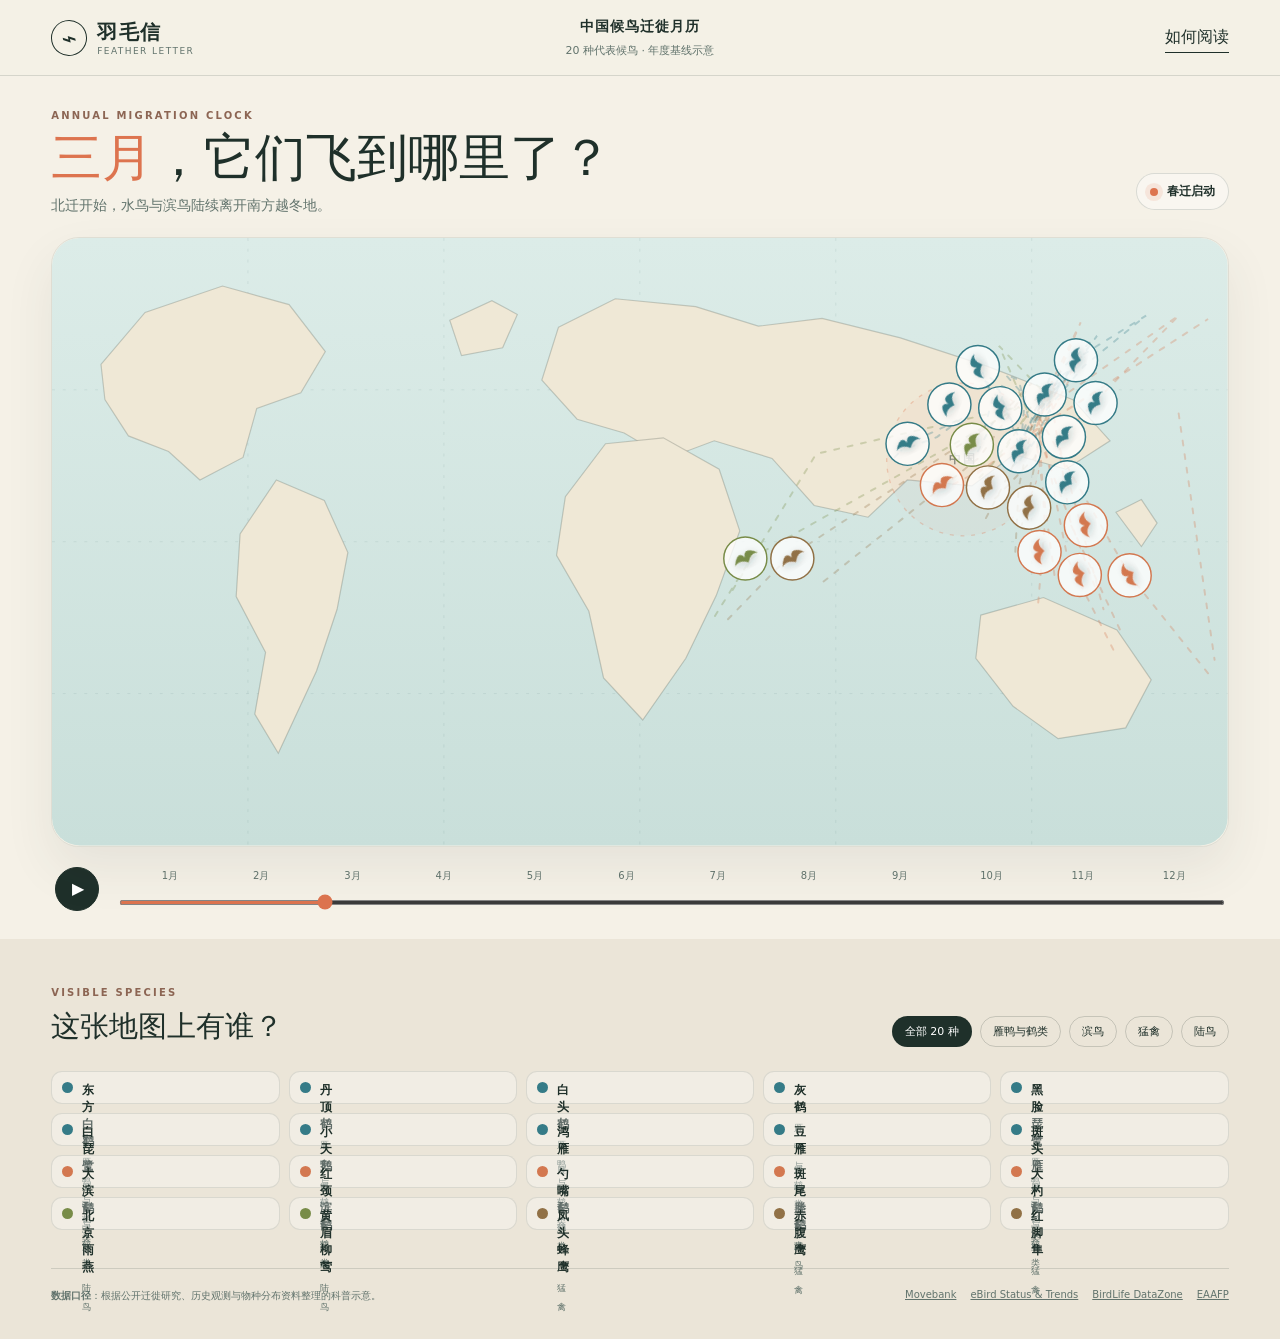
==== index.html @ e0b0c61d "Launch migratory bird map" ====
<!doctype html>
<html lang="zh-CN">
<head>
  <meta charset="UTF-8" />
  <meta name="viewport" content="width=device-width, initial-scale=1" />
  <meta name="description" content="羽毛信：用年度迁徙基线理解中国候鸟每个月大概飞到哪里。" />
  <title>羽毛信 · 候鸟迁徙月历</title>
  <link rel="stylesheet" href="styles.css" />
</head>
<body>
  <main class="app-shell">
    <header class="topbar">
      <a class="brand" href="#" aria-label="羽毛信首页">
        <span class="brand-mark" aria-hidden="true">⌁</span>
        <span><strong>羽毛信</strong><small>Feather Letter</small></span>
      </a>
      <div class="topbar-copy">
        <p>中国候鸟迁徙月历</p>
        <span>20 种代表候鸟 · 年度基线示意</span>
      </div>
      <button id="aboutBtn" class="text-button" type="button">如何阅读</button>
    </header>

    <section class="map-stage" aria-label="候鸟迁徙世界地图">
      <div class="map-heading">
        <div>
          <p class="eyebrow">ANNUAL MIGRATION CLOCK</p>
          <h1><span id="monthTitle">三月</span>，它们飞到哪里了？</h1>
          <p id="monthSummary" class="month-summary">北迁开始，水鸟与滨鸟陆续离开南方越冬地。</p>
        </div>
        <div class="season-badge"><span id="seasonDot"></span><b id="seasonLabel">春迁启动</b></div>
      </div>

      <div class="map-wrap">
        <svg id="worldMap" viewBox="0 0 1200 620" role="img" aria-label="世界地图及候鸟迁徙位置">
          <defs>
            <linearGradient id="seaGradient" x1="0" y1="0" x2="0" y2="1">
              <stop offset="0" stop-color="#dcece8" />
              <stop offset="1" stop-color="#c9dfda" />
            </linearGradient>
            <filter id="markerShadow" x="-50%" y="-50%" width="200%" height="200%">
              <feDropShadow dx="0" dy="3" stdDeviation="4" flood-color="#23352f" flood-opacity=".22" />
            </filter>
            <path id="birdShape" d="M-13 2 C-7-8-1-8 0-1 C2-8 8-8 14 1 C8-2 5 1 1 5 C-3 1-7-1-13 2Z" />
          </defs>
          <rect width="1200" height="620" rx="28" fill="url(#seaGradient)" />
          <g class="grid-lines" aria-hidden="true">
            <path d="M0 155H1200M0 310H1200M0 465H1200" />
            <path d="M200 0V620M400 0V620M600 0V620M800 0V620M1000 0V620" />
          </g>
          <g class="continents" aria-hidden="true">
            <path d="M50 129L95 76 174 49 242 68 279 116 254 158 209 174 195 224 151 247 119 218 78 202 54 165Z" />
            <path d="M229 247L278 268 302 321 291 379 270 442 231 526 207 486 218 423 188 366 192 302Z" />
            <path d="M517 91L575 62 657 70 721 90 786 82 866 102 955 131 1042 165 1080 207 1035 236 982 221 939 253 873 247 833 285 778 273 735 225 676 207 628 225 584 199 536 185 500 145Z" />
            <path d="M565 210L624 204 681 236 702 299 678 365 647 429 603 492 563 449 548 381 515 324 524 264Z" />
            <path d="M948 385L1012 367 1087 400 1122 451 1096 500 1027 511 981 478 943 429Z" />
            <path d="M406 84L449 64 475 78 460 112 418 120Z" />
            <path d="M1086 280L1112 267 1128 291 1112 315Z" />
          </g>
          <g class="china-focus" aria-hidden="true">
            <circle cx="930" cy="226" r="78" />
            <text x="930" y="230">中国</text>
          </g>
          <g id="routeLayer"></g>
          <g id="birdLayer"></g>
        </svg>

        <aside id="speciesCard" class="species-card" aria-live="polite">
          <button id="closeCard" class="card-close" aria-label="关闭物种详情">×</button>
          <div class="species-title-row">
            <span id="speciesIcon" class="species-icon"></span>
            <div><p id="speciesGroup"></p><h2 id="speciesName"></h2><em id="speciesLatin"></em></div>
          </div>
          <div class="current-location">
            <span>本月大致位置</span>
            <strong id="speciesLocation"></strong>
            <p id="speciesState"></p>
          </div>
          <dl class="species-facts">
            <div><dt>迁徙方向</dt><dd id="speciesDirection"></dd></div>
            <div><dt>主要通道</dt><dd id="speciesFlyway"></dd></div>
            <div><dt>保护等级</dt><dd id="speciesStatus"></dd></div>
          </dl>
          <p class="card-note">图上位置为多年资料概括后的月份基线，不代表任何个体的实时定位。</p>
        </aside>
      </div>

      <div class="controls-panel">
        <button id="playBtn" class="play-button" type="button" aria-label="播放年度迁徙动画"><span>▶</span></button>
        <div class="timeline">
          <div class="month-labels" aria-hidden="true">
            <span>1月</span><span>2月</span><span>3月</span><span>4月</span><span>5月</span><span>6月</span>
            <span>7月</span><span>8月</span><span>9月</span><span>10月</span><span>11月</span><span>12月</span>
          </div>
          <input id="monthSlider" type="range" min="1" max="12" step="1" value="3" aria-label="选择月份" />
        </div>
      </div>
    </section>

    <section class="lower-panel">
      <div class="filter-block">
        <div><p class="eyebrow">VISIBLE SPECIES</p><h2>这张地图上有谁？</h2></div>
        <div id="groupFilters" class="filter-chips"></div>
      </div>
      <div id="speciesList" class="species-list"></div>
      <footer>
        <p><b>数据口径</b>：根据公开迁徙研究、历史观测与物种分布资料整理的科普示意。</p>
        <div>
          <a href="https://www.movebank.org/" target="_blank" rel="noreferrer">Movebank</a>
          <a href="https://science.ebird.org/en/status-and-trends" target="_blank" rel="noreferrer">eBird Status & Trends</a>
          <a href="https://datazone.birdlife.org/" target="_blank" rel="noreferrer">BirdLife DataZone</a>
          <a href="https://www.eaaflyway.net/" target="_blank" rel="noreferrer">EAAFP</a>
        </div>
      </footer>
    </section>
  </main>

  <dialog id="aboutDialog">
    <button id="closeAbout" class="dialog-close" aria-label="关闭">×</button>
    <p class="eyebrow">HOW TO READ</p>
    <h2>这是一只“年度迁徙时钟”</h2>
    <p>拖动月份，查看20种代表候鸟在一年中大致所在的区域。鸟头方向表示下一阶段的移动方向；虚线是物种典型迁徙路径。</p>
    <ul>
      <li>不是实时卫星定位，也不代表所有个体走同一条路。</li>
      <li>同一种鸟可能存在不同种群、不同迁徙策略。</li>
      <li>珍稀物种只展示大区域，不公开敏感栖息点。</li>
    </ul>
  </dialog>

  <script src="data.js"></script>
  <script src="app.js"></script>
</body>
</html>
---- styles.css ----
:root {
  --ink: #1f302a;
  --muted: #61736c;
  --paper: #f5f1e7;
  --sea: #d6e7e2;
  --land: #efe8d6;
  --accent: #dd744f;
  --line: rgba(37, 59, 51, .15);
  --waterbird: #357b87;
  --shorebird: #d37850;
  --raptor: #917146;
  --songbird: #788c48;
}

* { box-sizing: border-box; }
html { scroll-behavior: smooth; }
body {
  margin: 0;
  color: var(--ink);
  background: var(--paper);
  font-family: Inter, "PingFang SC", "Microsoft YaHei", system-ui, sans-serif;
}
button, input { font: inherit; }
button { color: inherit; }
.app-shell { min-height: 100vh; }

.topbar {
  height: 76px;
  padding: 0 clamp(20px, 4vw, 64px);
  display: grid;
  grid-template-columns: 1fr auto 1fr;
  align-items: center;
  border-bottom: 1px solid var(--line);
  background: rgba(245, 241, 231, .92);
}
.brand { display: flex; align-items: center; gap: 10px; color: inherit; text-decoration: none; width: max-content; }
.brand-mark { width: 36px; height: 36px; display: grid; place-items: center; border: 1px solid var(--ink); border-radius: 50%; font-size: 25px; transform: rotate(-12deg); }
.brand strong, .brand small { display: block; }
.brand strong { font-family: "STKaiti", "KaiTi", serif; font-size: 20px; letter-spacing: .08em; }
.brand small { color: var(--muted); font-size: 9px; letter-spacing: .16em; text-transform: uppercase; }
.topbar-copy { text-align: center; }
.topbar-copy p { margin: 0 0 3px; font-size: 14px; font-weight: 650; letter-spacing: .08em; }
.topbar-copy span { color: var(--muted); font-size: 11px; }
.text-button { justify-self: end; border: 0; border-bottom: 1px solid var(--ink); padding: 4px 0; background: none; cursor: pointer; }

.map-stage { padding: 34px clamp(18px, 4vw, 64px) 0; }
.map-heading { display: flex; align-items: end; justify-content: space-between; margin-bottom: 22px; gap: 30px; }
.eyebrow { margin: 0 0 9px; color: #8c6553; font-size: 10px; font-weight: 700; letter-spacing: .22em; }
.map-heading h1 { margin: 0; font-family: "STKaiti", "KaiTi", serif; font-weight: 500; font-size: clamp(30px, 4vw, 52px); line-height: 1.1; }
.map-heading h1 span { color: var(--accent); }
.month-summary { margin: 11px 0 0; color: var(--muted); font-size: 14px; }
.season-badge { flex: none; display: flex; gap: 9px; align-items: center; margin-bottom: 5px; padding: 9px 13px; border: 1px solid var(--line); border-radius: 999px; background: rgba(255,255,255,.4); font-size: 12px; }
.season-badge span { width: 8px; height: 8px; border-radius: 50%; background: var(--accent); box-shadow: 0 0 0 5px rgba(221,116,79,.13); }

.map-wrap { position: relative; max-width: 1500px; margin: 0 auto; }
#worldMap { display: block; width: 100%; height: auto; overflow: hidden; border: 1px solid rgba(31,48,42,.1); border-radius: 28px; box-shadow: 0 22px 50px rgba(52,70,62,.08); }
.grid-lines path { fill: none; stroke: rgba(38, 88, 78, .09); stroke-width: 1; stroke-dasharray: 3 8; }
.continents path { fill: var(--land); stroke: rgba(69,82,73,.25); stroke-width: 1.2; }
.china-focus circle { fill: rgba(221,116,79,.04); stroke: rgba(221,116,79,.3); stroke-width: 1.4; stroke-dasharray: 4 7; }
.china-focus text { fill: rgba(31,48,42,.5); font-size: 12px; font-weight: 700; text-anchor: middle; letter-spacing: .16em; }
.route { fill: none; stroke-width: 2; stroke-linecap: round; stroke-dasharray: 5 9; opacity: .3; }
.route.active { stroke-width: 3; opacity: .8; }
.bird-marker { cursor: pointer; transition: opacity .25s ease; outline: none; }
.bird-marker .halo { fill: rgba(255,255,255,.78); stroke-width: 1.5; }
.bird-marker use { filter: url(#markerShadow); }
.bird-marker text { opacity: 0; font-size: 10px; font-weight: 700; text-anchor: middle; paint-order: stroke; stroke: rgba(245,241,231,.9); stroke-width: 4px; stroke-linejoin: round; transition: opacity .16s ease; }
.bird-marker:hover .halo, .bird-marker:focus .halo, .bird-marker.active .halo { stroke-width: 3; fill: white; }
.bird-marker:hover text, .bird-marker:focus text, .bird-marker.active text { opacity: 1; }

.species-card {
  position: absolute;
  top: 22px;
  right: 22px;
  width: min(325px, calc(100% - 44px));
  padding: 22px;
  border: 1px solid rgba(31,48,42,.14);
  border-radius: 19px;
  background: rgba(250,248,241,.95);
  box-shadow: 0 18px 46px rgba(33,54,47,.18);
  backdrop-filter: blur(12px);
  transform: translateY(6px);
  opacity: 0;
  visibility: hidden;
  transition: .22s ease;
}
.species-card.open { transform: none; opacity: 1; visibility: visible; }
.card-close, .dialog-close { position: absolute; top: 12px; right: 14px; border: 0; background: transparent; font-size: 24px; cursor: pointer; }
.species-title-row { display: flex; align-items: center; gap: 14px; padding-right: 22px; }
.species-icon { width: 48px; height: 48px; border-radius: 50%; display: grid; place-items: center; color: white; font-size: 21px; }
.species-title-row p { margin: 0 0 3px; color: var(--muted); font-size: 10px; letter-spacing: .12em; }
.species-title-row h2 { margin: 0; font-family: "STKaiti", "KaiTi", serif; font-size: 25px; font-weight: 600; }
.species-title-row em { display: block; margin-top: 2px; color: var(--muted); font-family: Georgia, serif; font-size: 11px; }
.current-location { margin-top: 19px; padding: 15px; border-radius: 13px; background: #edf1e9; }
.current-location span { color: var(--muted); font-size: 11px; }
.current-location strong { display: block; margin-top: 5px; font-size: 17px; }
.current-location p { margin: 5px 0 0; color: var(--muted); font-size: 12px; line-height: 1.55; }
.species-facts { margin: 17px 0 0; }
.species-facts div { display: grid; grid-template-columns: 76px 1fr; gap: 8px; padding: 8px 0; border-bottom: 1px solid var(--line); font-size: 12px; }
.species-facts dt { color: var(--muted); }
.species-facts dd { margin: 0; }
.card-note { margin: 14px 0 0; color: #8b6552; font-size: 10px; line-height: 1.5; }

.controls-panel { display: grid; grid-template-columns: 46px 1fr; gap: 18px; align-items: center; padding: 20px 4px 28px; }
.play-button { width: 44px; height: 44px; border: 1px solid var(--ink); border-radius: 50%; background: var(--ink); color: white; cursor: pointer; }
.play-button span { display: block; transform: translateX(1px); }
.timeline { min-width: 0; }
.month-labels { display: grid; grid-template-columns: repeat(12, 1fr); margin: 0 5px 7px; color: var(--muted); font-size: 10px; text-align: center; }
#monthSlider { width: 100%; height: 5px; margin: 0; accent-color: var(--accent); cursor: pointer; }

.lower-panel { padding: 48px clamp(18px, 4vw, 64px) 36px; background: #ebe5d8; }
.filter-block { display: flex; align-items: end; justify-content: space-between; gap: 24px; max-width: 1500px; margin: 0 auto 24px; }
.filter-block h2 { margin: 0; font-family: "STKaiti", "KaiTi", serif; font-size: 29px; font-weight: 500; }
.filter-chips { display: flex; flex-wrap: wrap; gap: 8px; justify-content: flex-end; }
.filter-chip { border: 1px solid rgba(31,48,42,.18); border-radius: 999px; padding: 7px 12px; background: transparent; font-size: 11px; cursor: pointer; }
.filter-chip.active { background: var(--ink); color: white; }
.species-list { display: grid; grid-template-columns: repeat(5, 1fr); gap: 9px; max-width: 1500px; margin: 0 auto; }
.species-row { display: flex; align-items: center; gap: 9px; border: 1px solid rgba(31,48,42,.11); border-radius: 11px; padding: 10px; background: rgba(255,255,255,.3); cursor: pointer; text-align: left; }
.species-row:hover { background: rgba(255,255,255,.65); }
.species-row span { width: 11px; height: 11px; border-radius: 50%; flex: none; }
.species-row b { display: block; font-size: 12px; }
.species-row small { color: var(--muted); font-size: 9px; }
footer { display: flex; justify-content: space-between; gap: 24px; max-width: 1500px; margin: 38px auto 0; padding-top: 20px; border-top: 1px solid var(--line); color: var(--muted); font-size: 10px; }
footer p { margin: 0; }
footer div { display: flex; gap: 14px; flex-wrap: wrap; }
footer a { color: inherit; }

dialog { width: min(520px, calc(100% - 32px)); padding: 30px; border: 0; border-radius: 20px; color: var(--ink); background: #faf8f1; box-shadow: 0 30px 90px rgba(20,36,31,.28); }
dialog::backdrop { background: rgba(26,42,37,.45); backdrop-filter: blur(3px); }
dialog h2 { margin: 0 0 13px; font-family: "STKaiti", "KaiTi", serif; font-size: 29px; font-weight: 500; }
dialog p, dialog li { color: var(--muted); font-size: 13px; line-height: 1.7; }
dialog ul { padding-left: 20px; }

@media (max-width: 1000px) {
  .species-list { grid-template-columns: repeat(4, 1fr); }
  .species-card { top: 12px; right: 12px; }
}
@media (max-width: 720px) {
  .topbar { height: 64px; grid-template-columns: 1fr auto; }
  .topbar-copy { display: none; }
  .brand-mark { width: 31px; height: 31px; }
  .map-stage { padding-top: 25px; }
  .map-heading { align-items: start; }
  .map-heading h1 { font-size: 31px; }
  .month-summary { max-width: 250px; font-size: 12px; }
  .season-badge { padding: 7px 10px; }
  .map-wrap { margin-inline: -18px; }
  #worldMap { width: 960px; max-width: none; height: 500px; transform: translateX(calc((100vw - 960px) * .78)); border-radius: 0; }
  .map-wrap { height: 500px; overflow: hidden; }
  .species-card { position: fixed; top: auto; left: 12px; right: 12px; bottom: 12px; width: auto; z-index: 10; }
  .controls-panel { padding-top: 16px; }
  .month-labels span:nth-child(even) { visibility: hidden; }
  .filter-block { display: block; }
  .filter-chips { justify-content: flex-start; margin-top: 18px; }
  .species-list { grid-template-columns: repeat(2, 1fr); }
  footer { display: block; }
  footer div { margin-top: 14px; }
}
@media (max-width: 390px) {
  .species-list { grid-template-columns: 1fr 1fr; }
  .species-row { padding: 8px; }
}
@media (prefers-reduced-motion: reduce) { *, *::before, *::after { transition: none !important; scroll-behavior: auto !important; } }
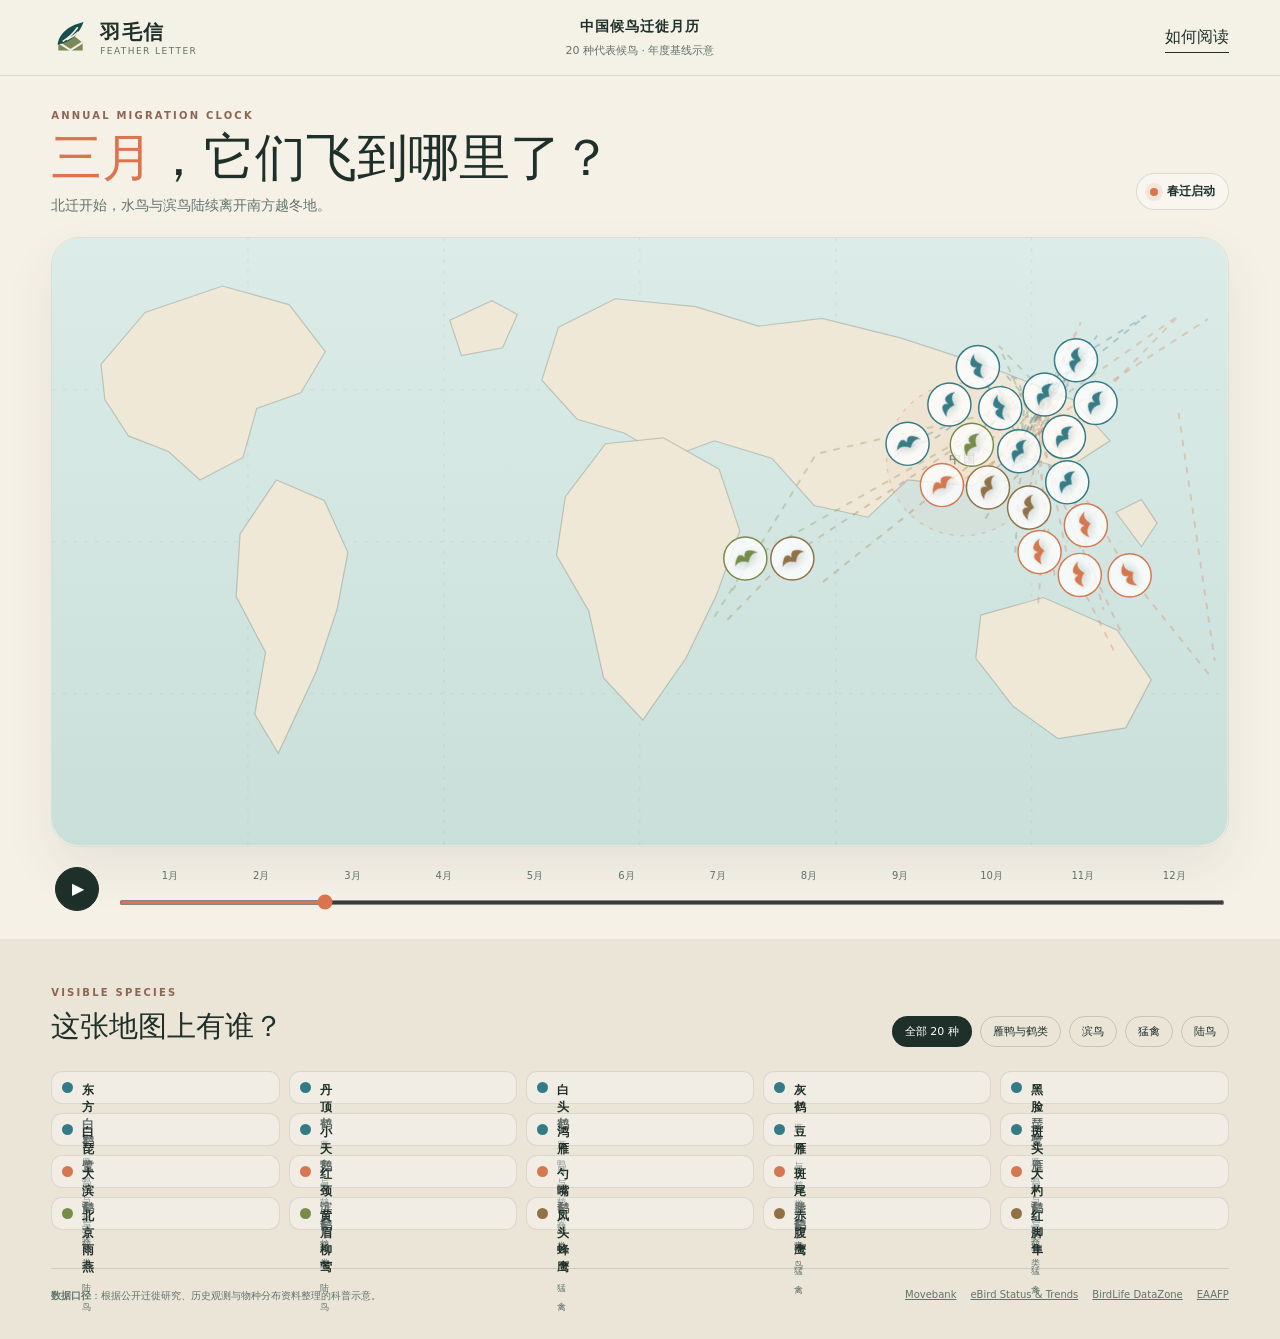
==== commit 8e6da09e: "Add feather envelope brand mark" ====
--- a/index.html
+++ b/index.html
@@ -5,13 +5,14 @@
   <meta name="viewport" content="width=device-width, initial-scale=1" />
   <meta name="description" content="羽毛信：用年度迁徙基线理解中国候鸟每个月大概飞到哪里。" />
   <title>羽毛信 · 候鸟迁徙月历</title>
+  <link rel="icon" href="assets/brand/feather-letter-mark.svg" type="image/svg+xml" />
   <link rel="stylesheet" href="styles.css" />
 </head>
 <body>
   <main class="app-shell">
     <header class="topbar">
       <a class="brand" href="#" aria-label="羽毛信首页">
-        <span class="brand-mark" aria-hidden="true">⌁</span>
+        <img class="brand-logo" src="assets/brand/feather-letter-mark.svg" alt="" aria-hidden="true" />
         <span><strong>羽毛信</strong><small>Feather Letter</small></span>
       </a>
       <div class="topbar-copy">
--- a/styles.css
+++ b/styles.css
@@ -34,7 +34,7 @@
   background: rgba(245, 241, 231, .92);
 }
 .brand { display: flex; align-items: center; gap: 10px; color: inherit; text-decoration: none; width: max-content; }
-.brand-mark { width: 36px; height: 36px; display: grid; place-items: center; border: 1px solid var(--ink); border-radius: 50%; font-size: 25px; transform: rotate(-12deg); }
+.brand-logo { width: 39px; height: 39px; display: block; flex: none; }
 .brand strong, .brand small { display: block; }
 .brand strong { font-family: "STKaiti", "KaiTi", serif; font-size: 20px; letter-spacing: .08em; }
 .brand small { color: var(--muted); font-size: 9px; letter-spacing: .16em; text-transform: uppercase; }
@@ -137,7 +137,7 @@
 @media (max-width: 720px) {
   .topbar { height: 64px; grid-template-columns: 1fr auto; }
   .topbar-copy { display: none; }
-  .brand-mark { width: 31px; height: 31px; }
+  .brand-logo { width: 34px; height: 34px; }
   .map-stage { padding-top: 25px; }
   .map-heading { align-items: start; }
   .map-heading h1 { font-size: 31px; }
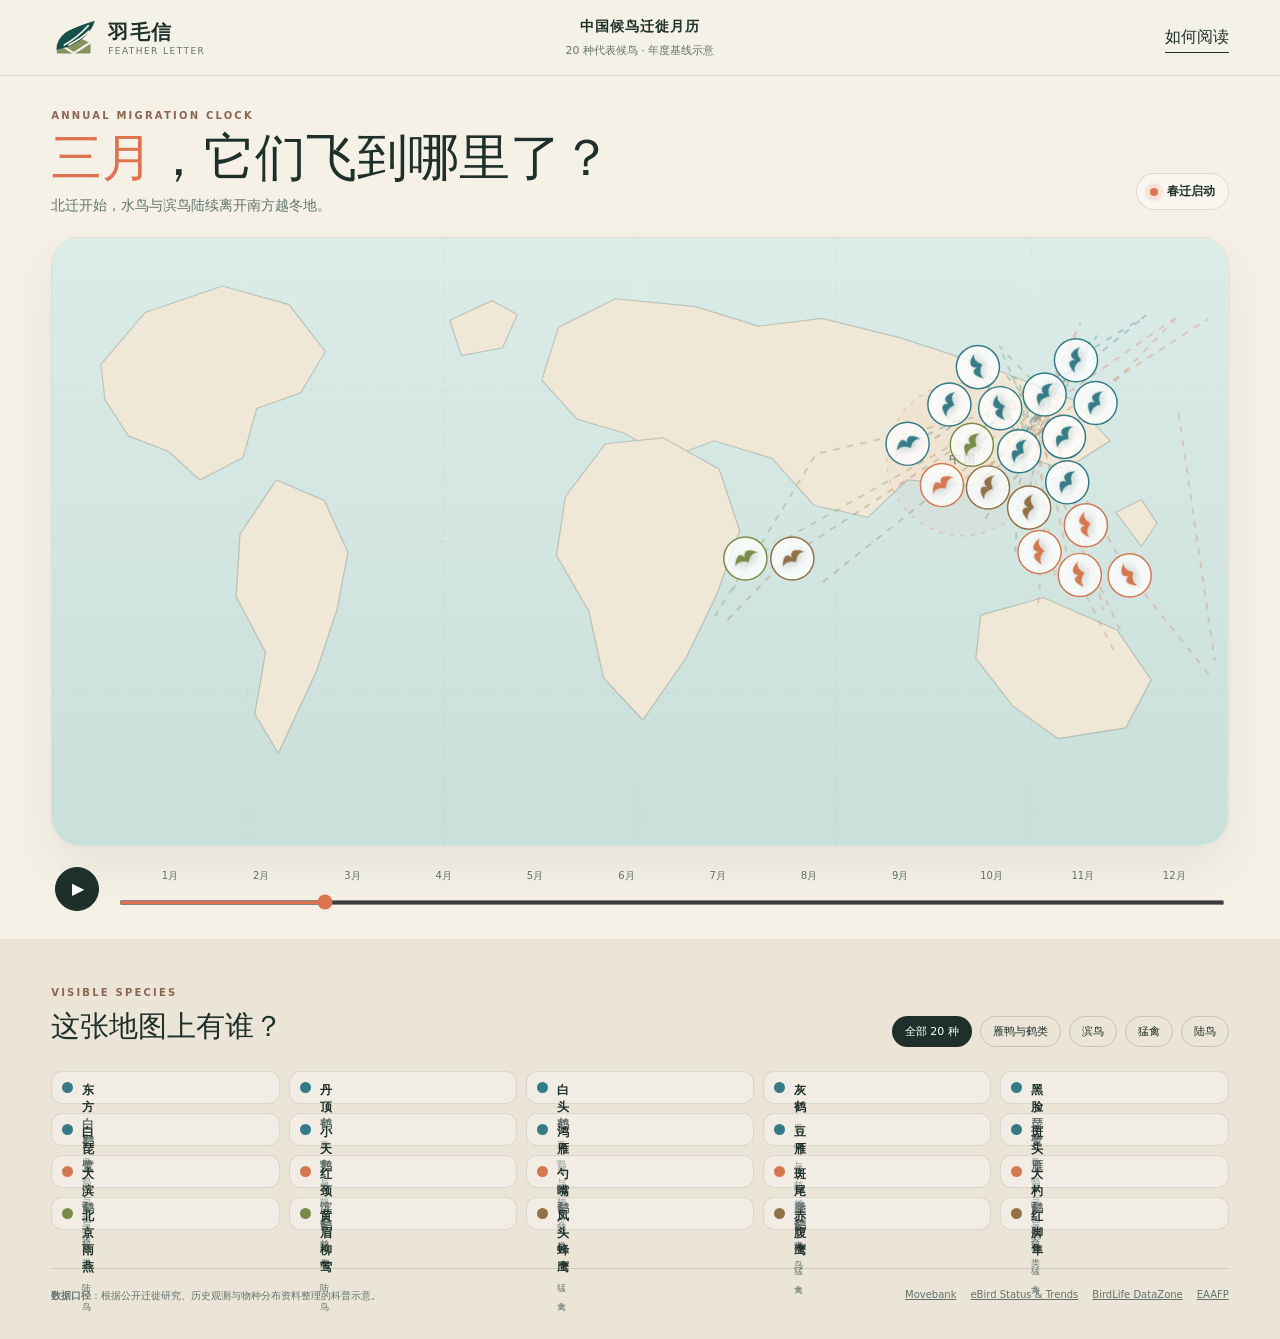
==== commit ab20e8d5: "Restore original wing envelope logo" ====
--- a/index.html
+++ b/index.html
@@ -5,14 +5,14 @@
   <meta name="viewport" content="width=device-width, initial-scale=1" />
   <meta name="description" content="羽毛信：用年度迁徙基线理解中国候鸟每个月大概飞到哪里。" />
   <title>羽毛信 · 候鸟迁徙月历</title>
-  <link rel="icon" href="assets/brand/feather-letter-mark.svg" type="image/svg+xml" />
-  <link rel="stylesheet" href="styles.css" />
+  <link rel="icon" href="assets/brand/feather-letter-mark.svg?v=20260802-logo3" type="image/svg+xml" />
+  <link rel="stylesheet" href="styles.css?v=20260802-logo3" />
 </head>
 <body>
   <main class="app-shell">
     <header class="topbar">
       <a class="brand" href="#" aria-label="羽毛信首页">
-        <img class="brand-logo" src="assets/brand/feather-letter-mark.svg" alt="" aria-hidden="true" />
+        <img class="brand-logo" src="assets/brand/feather-letter-mark.svg?v=20260802-logo3" alt="" aria-hidden="true" />
         <span><strong>羽毛信</strong><small>Feather Letter</small></span>
       </a>
       <div class="topbar-copy">
--- a/styles.css
+++ b/styles.css
@@ -34,7 +34,7 @@
   background: rgba(245, 241, 231, .92);
 }
 .brand { display: flex; align-items: center; gap: 10px; color: inherit; text-decoration: none; width: max-content; }
-.brand-logo { width: 39px; height: 39px; display: block; flex: none; }
+.brand-logo { width: 47px; height: 39px; display: block; flex: none; }
 .brand strong, .brand small { display: block; }
 .brand strong { font-family: "STKaiti", "KaiTi", serif; font-size: 20px; letter-spacing: .08em; }
 .brand small { color: var(--muted); font-size: 9px; letter-spacing: .16em; text-transform: uppercase; }
@@ -137,7 +137,7 @@
 @media (max-width: 720px) {
   .topbar { height: 64px; grid-template-columns: 1fr auto; }
   .topbar-copy { display: none; }
-  .brand-logo { width: 34px; height: 34px; }
+  .brand-logo { width: 41px; height: 34px; }
   .map-stage { padding-top: 25px; }
   .map-heading { align-items: start; }
   .map-heading h1 { font-size: 31px; }
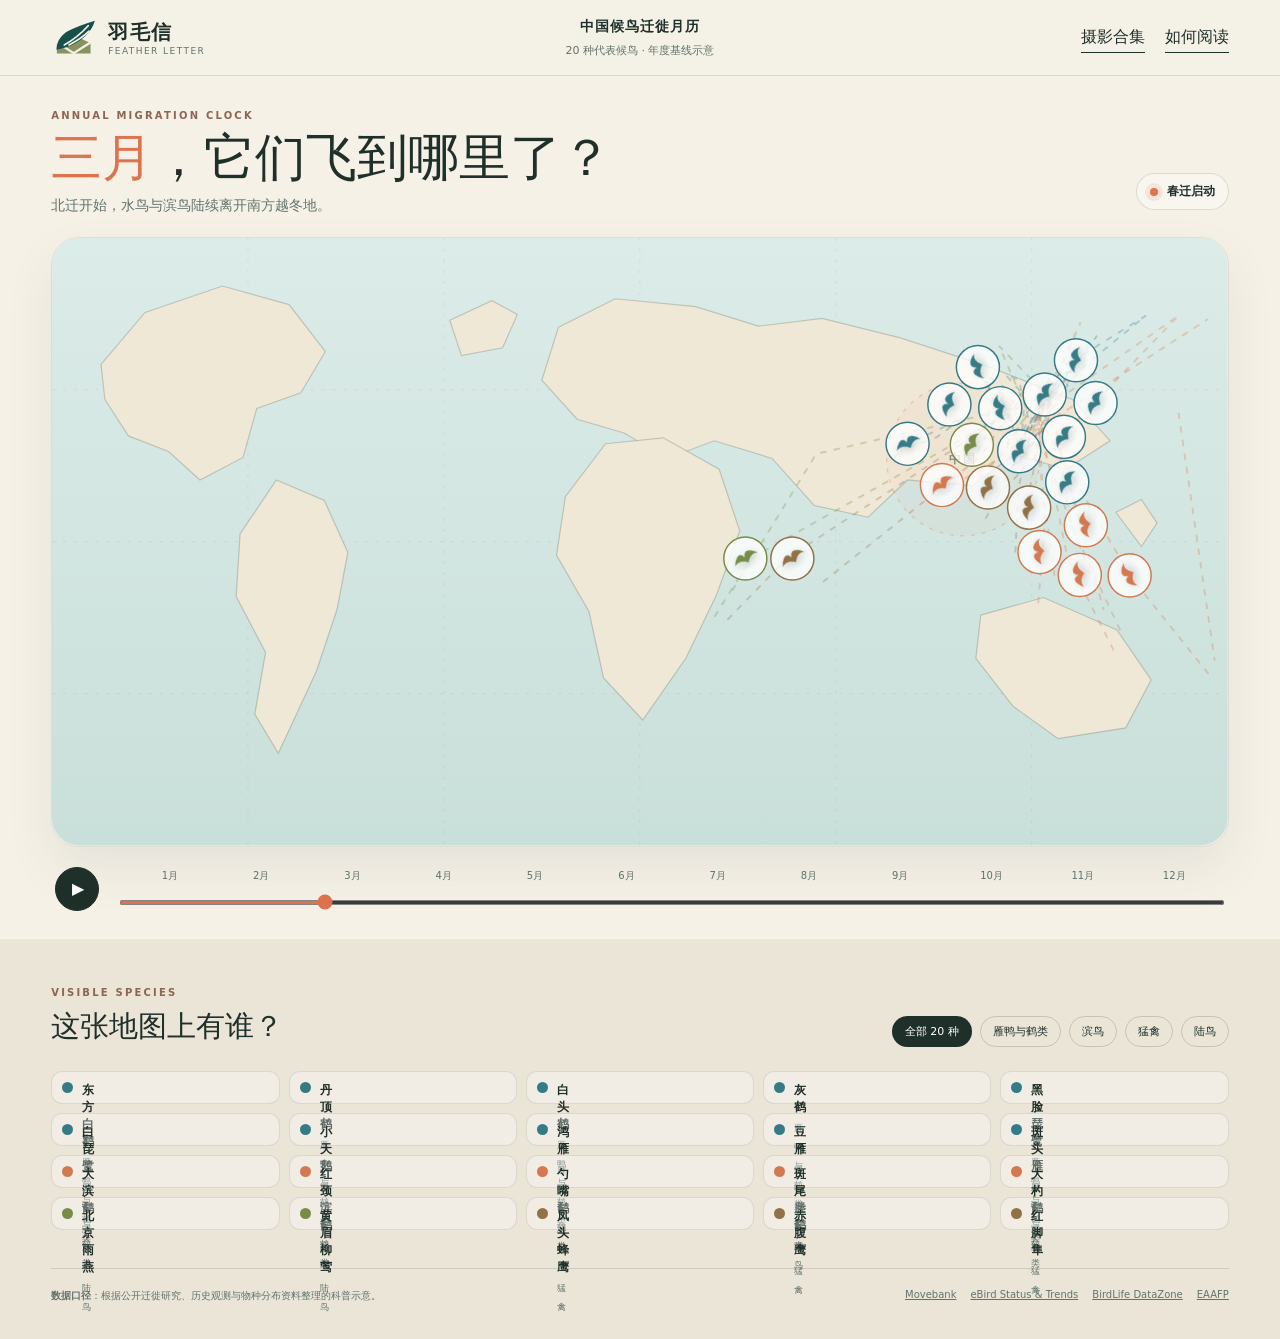
==== commit 7948fd10: "Add species photography gallery" ====
--- a/index.html
+++ b/index.html
@@ -19,7 +19,10 @@
         <p>中国候鸟迁徙月历</p>
         <span>20 种代表候鸟 · 年度基线示意</span>
       </div>
-      <button id="aboutBtn" class="text-button" type="button">如何阅读</button>
+      <nav class="topbar-actions" aria-label="辅助导航">
+        <a class="text-button" href="gallery.html">摄影合集</a>
+        <button id="aboutBtn" class="text-button" type="button">如何阅读</button>
+      </nav>
     </header>
 
     <section class="map-stage" aria-label="候鸟迁徙世界地图">
--- a/styles.css
+++ b/styles.css
@@ -41,7 +41,8 @@
 .topbar-copy { text-align: center; }
 .topbar-copy p { margin: 0 0 3px; font-size: 14px; font-weight: 650; letter-spacing: .08em; }
 .topbar-copy span { color: var(--muted); font-size: 11px; }
-.text-button { justify-self: end; border: 0; border-bottom: 1px solid var(--ink); padding: 4px 0; background: none; cursor: pointer; }
+.topbar-actions { justify-self: end; display: flex; align-items: center; gap: 20px; }
+.text-button { border: 0; border-bottom: 1px solid var(--ink); padding: 4px 0; background: none; color: inherit; cursor: pointer; text-decoration: none; }
 
 .map-stage { padding: 34px clamp(18px, 4vw, 64px) 0; }
 .map-heading { display: flex; align-items: end; justify-content: space-between; margin-bottom: 22px; gap: 30px; }
